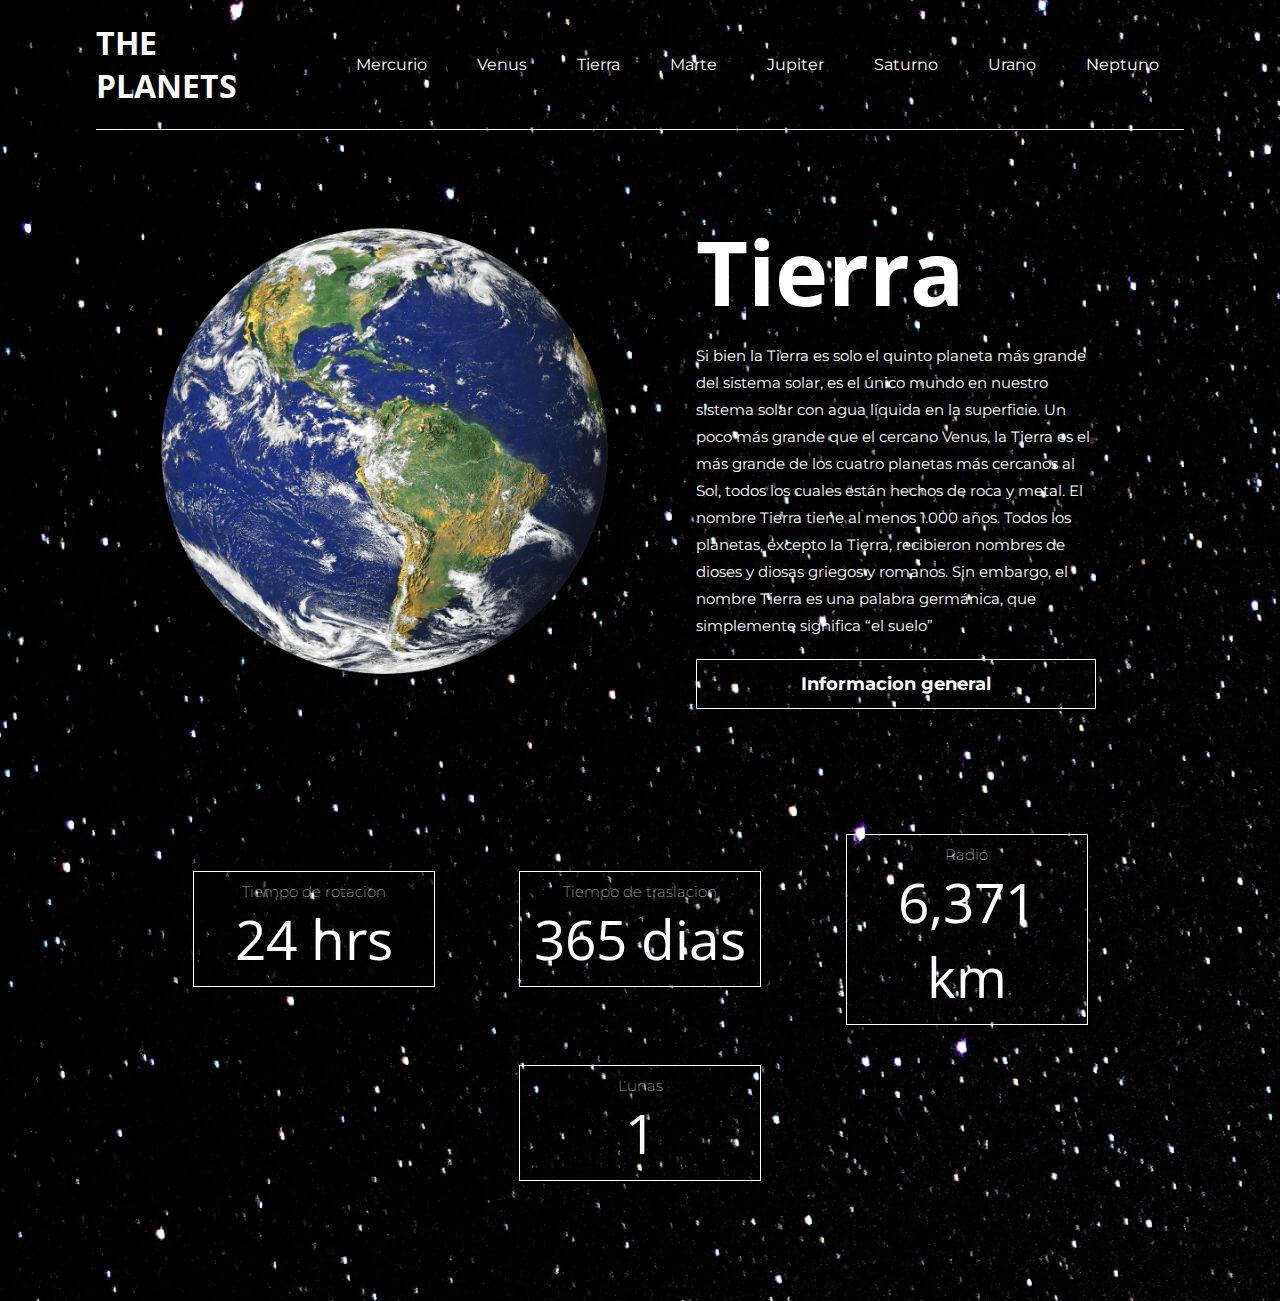
==== root/index2.html @ 5d0b9c49 "1c" ====
<!DOCTYPE html>
<html lang="en">
<head>
    <meta charset="UTF-8">
    <meta name="viewport" content="width=device-width, initial-scale=1.0">
    <link rel="preconnect" href="https://fonts.googleapis.com">
    <link rel="preconnect" href="https://fonts.gstatic.com" crossorigin>
    <link href="https://fonts.googleapis.com/css2?family=Montserrat:wght@300;400;700&family=Open+Sans+Condensed:wght@300&display=swap" rel="stylesheet"> 
    <link rel="stylesheet" href="styles2.css">
    <title>Document</title>
</head>
<body>
    <header>
        <h1>THE PLANETS</h1>
        <div class="menu">
            <ul>
                <li>
                    <p onclick="mercurio()">Mercurio</p>
                </li>
                <li>
                    <p onclick="venus()">Venus</p>
                </li>
                <li>
                    <p onclick="tierra()">Tierra</p>
                </li>
                <li>
                    <p onclick="marte()">Marte</p>
                </li>
                <li>
                    <p onclick="jupiter()">Jupiter</p>
                </li>
                <li>
                    <p onclick="saturno()">Saturno</p>
                </li>
                <li>
                    <p onclick="urano()">Urano</p>
                </li>
                <li>
                    <p onclick="neptuno()">Neptuno</p>
                </li>
            </ul>
        </div>
    </header>
    <section class="hero">
        <img src="../resources/img/tierra.png" alt="" id="img">
        <div class="info">
            <div class="info__text">
                <h1 id="name">Tierra</h1>
                <p id="info">Si bien la Tierra es solo el quinto planeta más grande del sistema solar, es el único mundo en nuestro sistema solar con agua líquida en la superficie. Un poco más grande que el cercano Venus, la Tierra es el más grande de los cuatro planetas más cercanos al Sol, todos los cuales están hechos de roca y metal. El nombre Tierra tiene al menos 1.000 años. Todos los planetas, excepto la Tierra, recibieron nombres de dioses y diosas griegos y romanos. Sin embargo, el nombre Tierra es una palabra germánica, que simplemente significa “el suelo”</p>
            </div>
            <div class="buttons">
                <button>Informacion general</button>
                <!-- <button id="estructuraButton" onclick="hola()">Estructura</button> -->
            </div>
        </div>
    </section>
    <section class="cards">
        <div>
            <h2>Tiempo de rotacion</h2>
            <p id="rotacion">24 hrs</p>
        </div>
        <div>
            <h2>Tiempo de traslacion</h2>
            <p id="traslacion">365 dias</p>
        </div>
        <div>
            <h2>Radio</h2>
            <p id="radio">6,371 km</p>
        </div>
        <div>
            <h2>Lunas</h2>
            <p id="luna">1</p>
        </div>
    </section>
    <script src="./index.js"></script>
</body>
</html>
---- root/styles2.css ----
:root {
    --fuente1: 'Montserrat', sans-serif;
    --fuente2: 'Open Sans Condensed', sans-serif;
    --color-morado: #6c2ed6;
    --color-blanco: #fff;
}
body {
    font-family: var(--fuente1);
    background-image: url(../resources/img/stars.jpg);
    color: var(--color-blanco);
    margin: 0;
}

/* --------------------HEADER------------------------- */
header {
    width: 85%;
    display: flex;
    justify-content: space-between;
    align-items: center;
    border-bottom: 1px solid white;
    font-family: var(--fuente2);
    margin: 0 auto;
}
.menu ul{
    display: flex;
    list-style: none;
}
.menu li {
    padding: 5px;
}
.menu li:hover {
    background-color: var(--color-morado);
    transition: .4s;
}
.menu p {
    color: var(--color-blanco);
    font-family: var(--fuente1);
    text-decoration: none;
    margin: 0 20px;
    cursor: pointer;
}

/* ---------------------HERO------------------------- */
.hero {
    display: flex;
    justify-content: space-between;
    width: 80%;
    margin: 0 auto;
    margin-top: 70px;
    margin-bottom: 100px;
}
.hero img {
    width: 50%;
    height: 50%;
}
.hero .info {
    width: 400px;
    margin: auto;
}
.hero .info__text h1 {
    font-size: 90px;
    margin: 10px 0;
    font-family: var(--fuente2);
}
.hero .info__text p {
    font-size: 15px;
    margin: 0;
    margin-bottom: 15px;
    line-height: 27px;
}
.hero .buttons {
    display: flex;
    flex-direction: column;
}
.hero button {
    height: 50px;
    margin: 5px 0;
    background: none;
    border: 1px solid white;
    color: var(--color-blanco);
    font-family: var(--fuente1);
    font-weight: bolder;
    font-size: 18px;
}
.hero button:hover {
    background-color: var(--color-morado);
    transition: .5s;
    border: none;
    cursor: pointer;
}

/* ---------------------CARDS------------------------- */
.cards {
    width: 80%;
    margin: 0 auto;
    margin-bottom: 100px;
    display: flex;
    justify-content: space-evenly;
    align-items: center;
    flex-wrap: wrap;
}
.cards div {
    width: 220px;
    margin: 20px 20px;
    text-align: center;
    border: 1px solid white;
    padding: 10px;
}
.cards h2 {
    font-size: 15px;
    font-weight: lighter;
    margin: 0em;
}
.cards p {
    font-size: 55px;
    margin: 0;
    font-family: var(--fuente2);
}
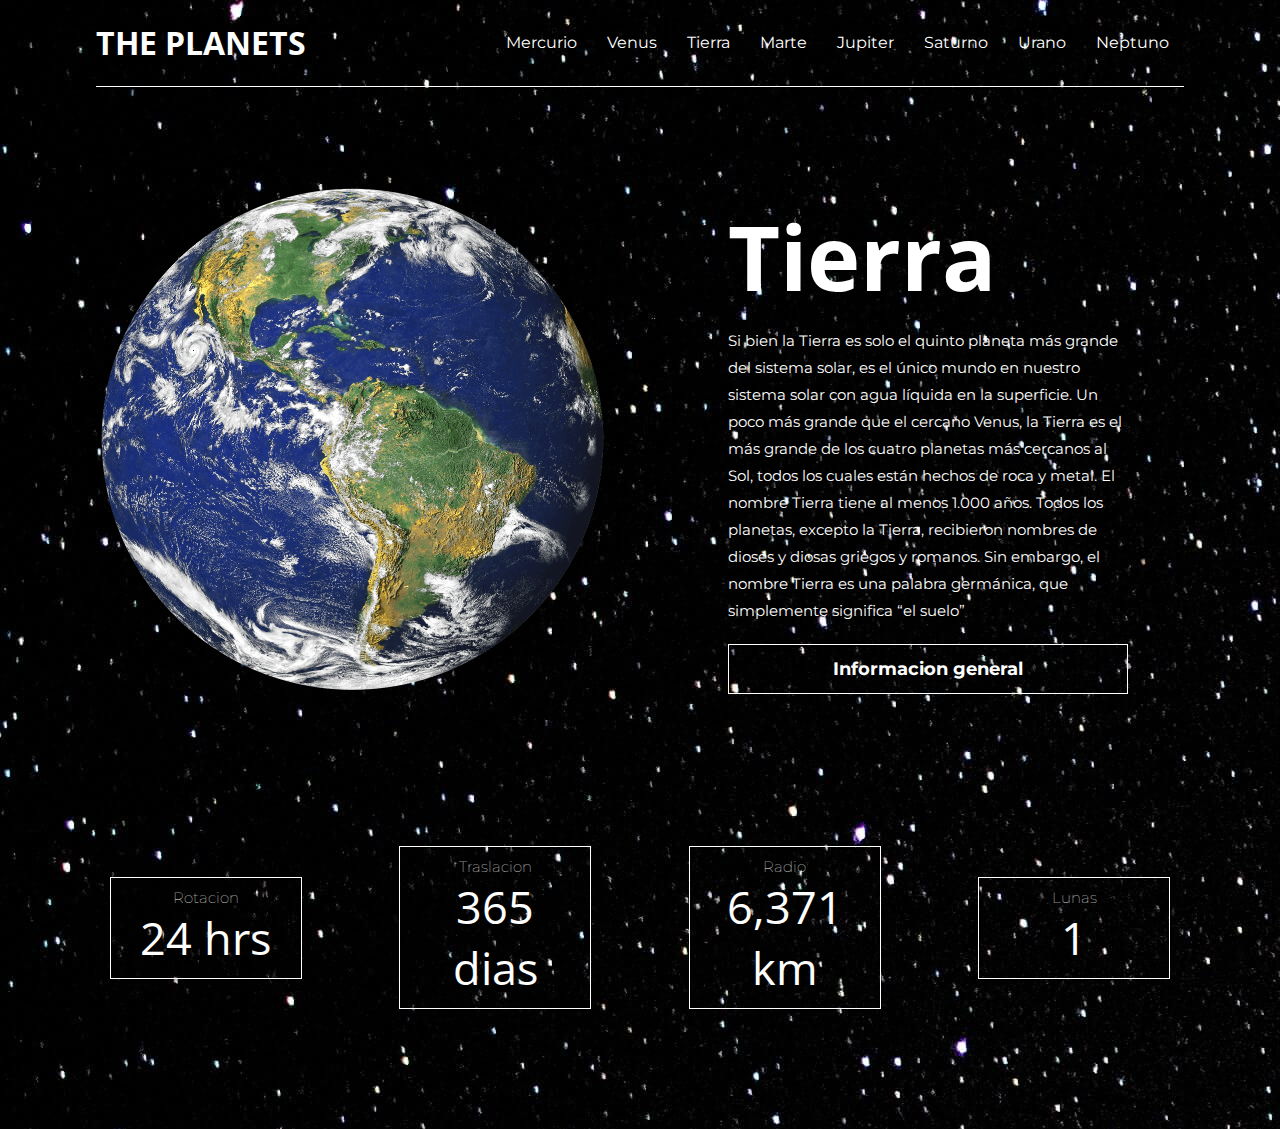
==== commit 8f8b22e5: "3c" ====
--- a/root/index2.html
+++ b/root/index2.html
@@ -56,11 +56,11 @@
     </section>
     <section class="cards">
         <div>
-            <h2>Tiempo de rotacion</h2>
+            <h2>Rotacion</h2>
             <p id="rotacion">24 hrs</p>
         </div>
         <div>
-            <h2>Tiempo de traslacion</h2>
+            <h2>Traslacion</h2>
             <p id="traslacion">365 dias</p>
         </div>
         <div>
--- a/root/styles2.css
+++ b/root/styles2.css
@@ -36,7 +36,7 @@
     color: var(--color-blanco);
     font-family: var(--fuente1);
     text-decoration: none;
-    margin: 0 20px;
+    margin: 0 10px;
     cursor: pointer;
 }
 
@@ -44,7 +44,8 @@
 .hero {
     display: flex;
     justify-content: space-between;
-    width: 80%;
+    align-items: center;
+    width: 90%;
     margin: 0 auto;
     margin-top: 70px;
     margin-bottom: 100px;
@@ -91,7 +92,7 @@
 
 /* ---------------------CARDS------------------------- */
 .cards {
-    width: 80%;
+    width: 95%;
     margin: 0 auto;
     margin-bottom: 100px;
     display: flex;
@@ -100,7 +101,7 @@
     flex-wrap: wrap;
 }
 .cards div {
-    width: 220px;
+    width: 170px;
     margin: 20px 20px;
     text-align: center;
     border: 1px solid white;
@@ -112,7 +113,11 @@
     margin: 0em;
 }
 .cards p {
-    font-size: 55px;
+    font-size: 45px;
     margin: 0;
     font-family: var(--fuente2);
 }
+
+@media screen and (max-width:760px ){
+
+}
